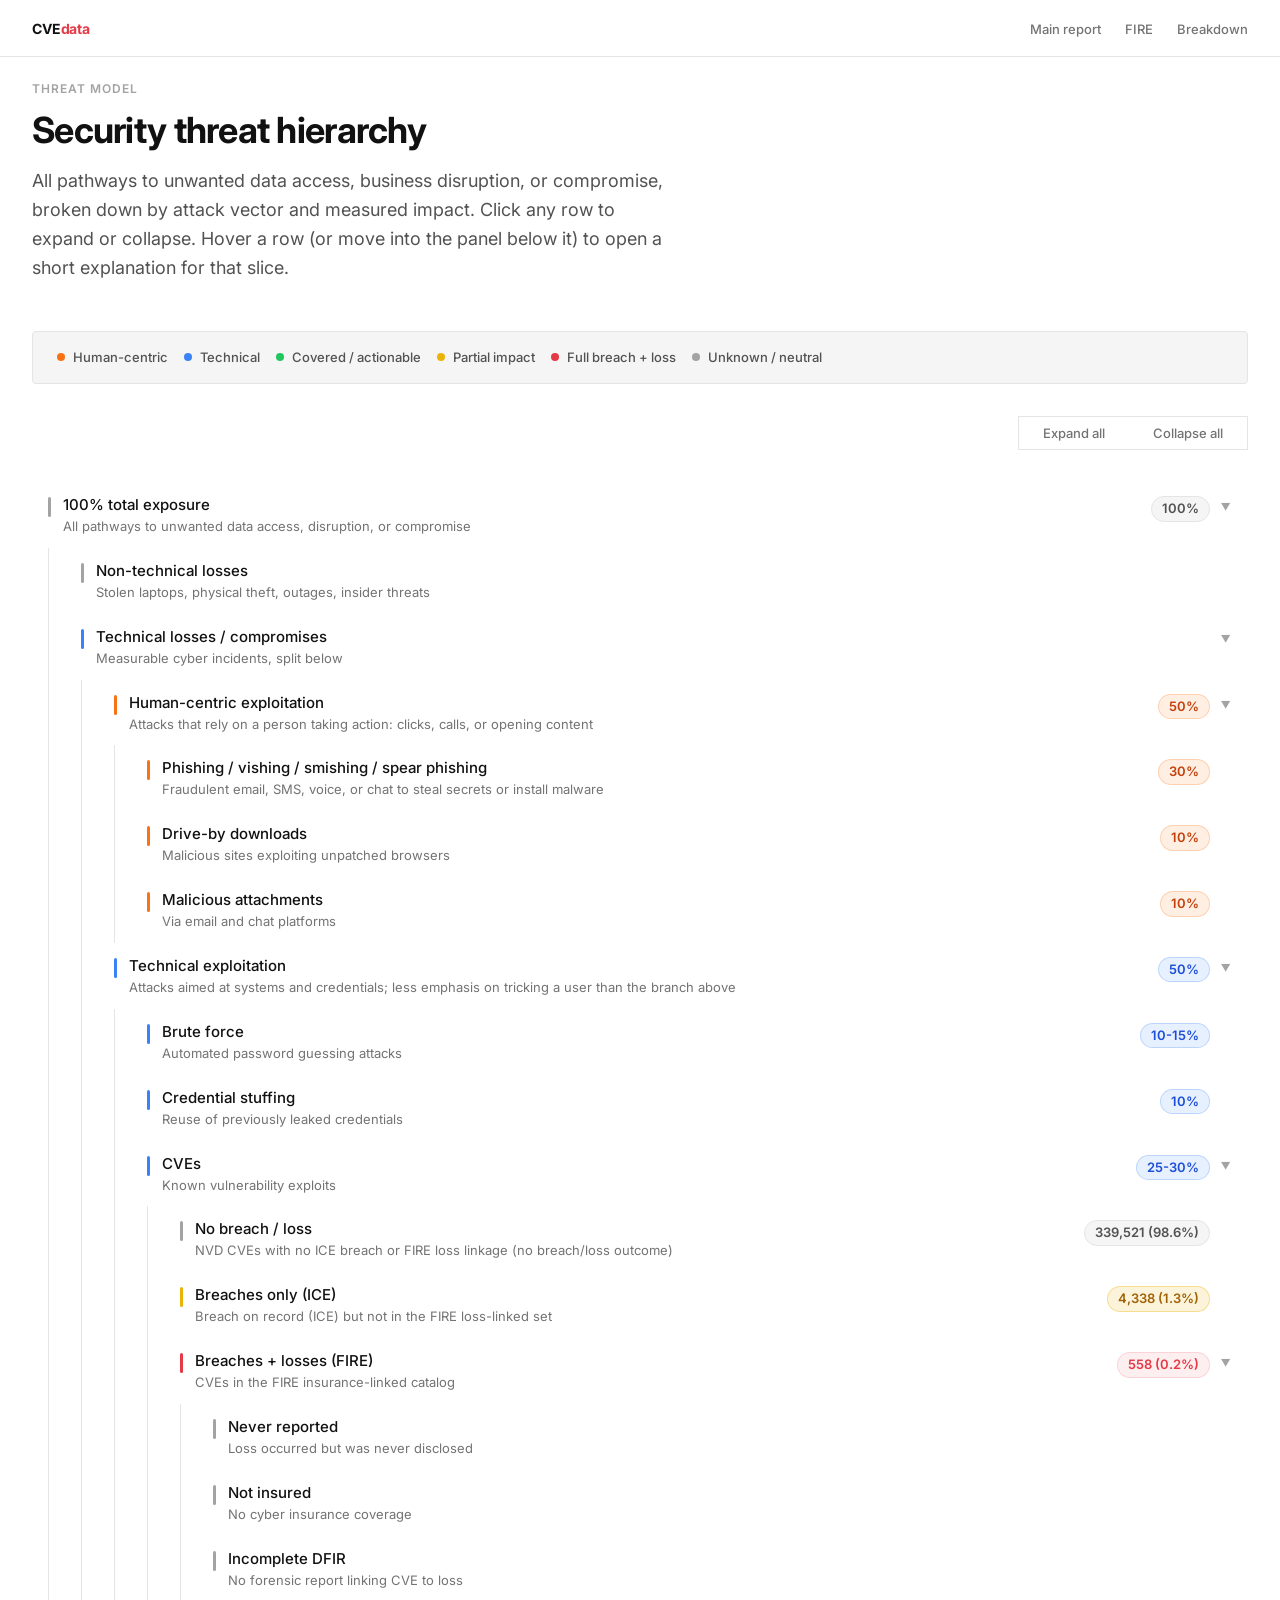
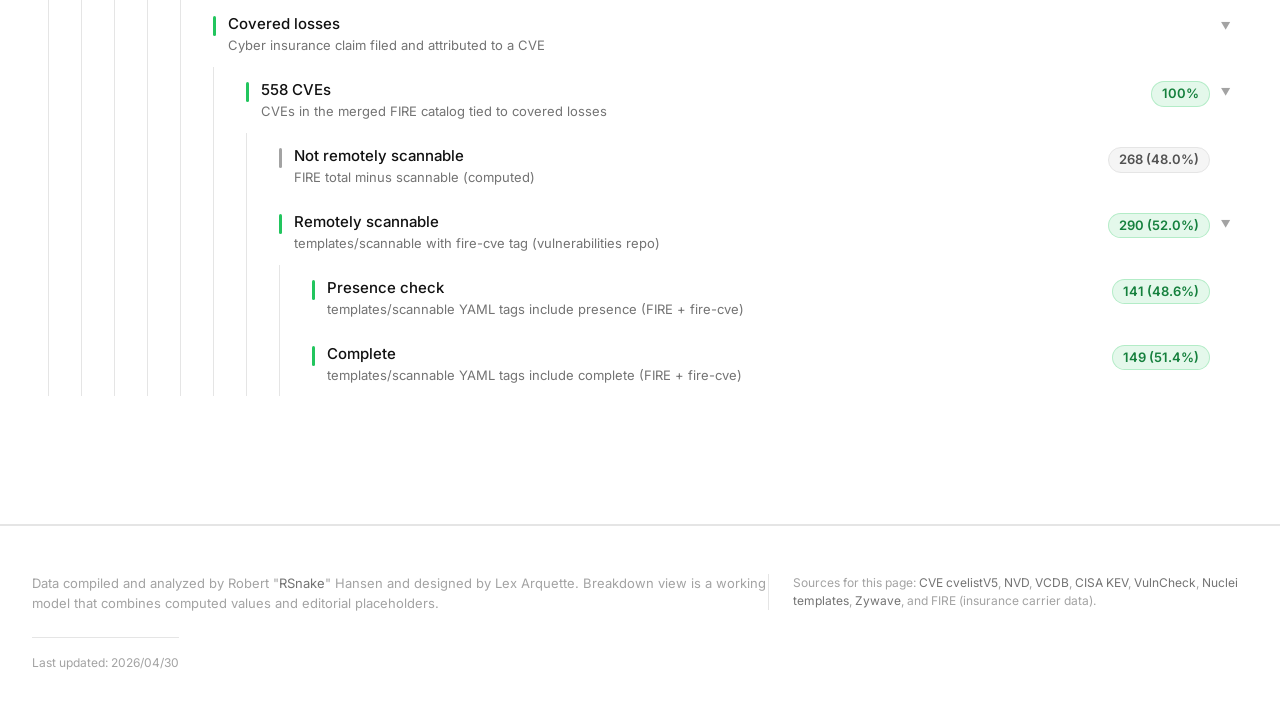
==== breakdown.html @ d78445f3 "Commit for 2026-04-30" ====
<!DOCTYPE html>
<html lang="en">
<head>
  <meta charset="UTF-8">
  <meta name="viewport" content="width=device-width, initial-scale=1.0">
  <title>Security threat hierarchy | CVEdata.com</title>
  <link rel="apple-touch-icon" sizes="180x180" href="apple-touch-icon.png">
  <link rel="icon" type="image/png" sizes="32x32" href="favicon-32x32.png">
  <link rel="icon" type="image/png" sizes="16x16" href="favicon-16x16.png">
  <link rel="manifest" href="site.webmanifest">
  <link rel="stylesheet" href="static/css/main-20260212.css">
  <link rel="preconnect" href="https://fonts.googleapis.com" crossorigin>
  <link rel="preconnect" href="https://fonts.gstatic.com" crossorigin>
  <style>
    .breakdown-page {
      min-height: 100vh;
      background: var(--white);
      padding: calc(var(--grid) * 10) 0 calc(var(--grid) * 16);
    }

    .breakdown-page .section-header {
      margin-bottom: calc(var(--grid) * 6);
    }

    .breakdown-page .section-header h1 {
      font-size: 2.25rem;
      font-weight: 700;
      letter-spacing: -0.02em;
      line-height: 1.15;
      color: var(--black);
      margin-bottom: calc(var(--grid) * 2);
    }

    .breakdown-page .section-header p {
      font-size: 1.125rem;
      line-height: 1.6;
      color: var(--gray-600);
      max-width: 640px;
    }

    .breakdown-legend {
      display: flex;
      flex-wrap: wrap;
      gap: calc(var(--grid) * 2);
      align-items: center;
      margin-bottom: calc(var(--grid) * 4);
      padding: calc(var(--grid) * 2) calc(var(--grid) * 3);
      background: var(--gray-100);
      border: 1px solid var(--gray-200);
      border-radius: 4px;
      font-size: 0.8125rem;
      font-weight: 500;
      color: var(--gray-600);
    }

    .breakdown-legend .li {
      display: flex;
      align-items: center;
      gap: calc(var(--grid) * 1);
    }

    .breakdown-legend .ld {
      width: 8px;
      height: 8px;
      border-radius: 50%;
      flex-shrink: 0;
    }

    .ld-hc { background: var(--orange); }
    .ld-tech { background: #3b82f6; }
    .ld-teal { background: var(--green); }
    .ld-amber { background: var(--yellow); }
    .ld-red { background: var(--accent); }
    .ld-neutral { background: var(--gray-400); }

    .breakdown-controls {
      display: flex;
      justify-content: flex-end;
      margin-bottom: calc(var(--grid) * 4);
    }

    .breakdown-controls .toggle-group {
      margin: 0;
    }

    .breakdown-data-banner {
      font-size: 0.75rem;
      color: var(--gray-500);
      margin-bottom: calc(var(--grid) * 3);
      padding: calc(var(--grid) * 2);
      background: var(--off-white);
      border: 1px dashed var(--gray-300);
      border-radius: 4px;
    }

    .breakdown-page .tnode { margin: 0; }

    .breakdown-page .trow {
      display: flex;
      align-items: flex-start;
      gap: calc(var(--grid) * 1.5);
      padding: calc(var(--grid) * 1.5) calc(var(--grid) * 2);
      border-radius: 4px;
      transition: background 0.15s ease;
    }

    .breakdown-page .trow.clickable { cursor: pointer; }

    .breakdown-page .cbar {
      width: 3px;
      height: 20px;
      border-radius: 2px;
      flex-shrink: 0;
      margin-top: 3px;
      transform-origin: bottom center;
    }

    .breakdown-page .cbar.chart-enter {
      opacity: 0;
      transform: scaleY(0);
      transform-origin: bottom center;
      will-change: transform, opacity;
    }
    .breakdown-page .cbar.chart-enter-active {
      opacity: 1;
      transform: scaleY(1);
      transition: opacity 320ms ease-in-out, transform 320ms cubic-bezier(0.34, 1.56, 0.64, 1);
      transition-delay: var(--enter-delay, 0ms);
    }

    .breakdown-page .tinfo { flex: 1; min-width: 0; }

    .breakdown-page .trow-meta {
      display: flex;
      align-items: flex-start;
      gap: calc(var(--grid) * 1);
      flex-shrink: 0;
    }

    .breakdown-page .tlabel {
      font-size: 0.9375rem;
      font-weight: 500;
      color: var(--black);
      line-height: 1.4;
    }

    .breakdown-page .tnote {
      font-size: 0.8125rem;
      color: var(--gray-500);
      margin-top: 2px;
      line-height: 1.45;
    }

    .breakdown-page .tpct {
      font-size: 0.8125rem;
      font-weight: 600;
      padding: 2px 10px;
      border-radius: 999px;
      white-space: nowrap;
      margin-top: 2px;
    }

    .breakdown-page .tchev {
      font-size: 0.625rem;
      color: var(--gray-400);
      width: 14px;
      text-align: center;
      flex-shrink: 0;
      transition: transform 0.2s ease;
      margin-top: 5px;
    }

    .breakdown-page .tnode.open > .tnode__rowwrap > .trow .tchev {
      transform: rotate(90deg);
    }

    .breakdown-page .tspacer {
      width: 14px;
      flex-shrink: 0;
    }

    .breakdown-page .tchildren {
      padding-left: calc(var(--grid) * 2);
      border-left: 1px solid var(--gray-200);
      margin-left: calc(var(--grid) * 2);
    }

    .breakdown-page .tnode.closed > .tchildren {
      display: none;
    }

    .breakdown-page .cb-gray   { background: var(--gray-400); }
    .breakdown-page .cb-blue   { background: #3b82f6; }
    .breakdown-page .cb-coral  { background: var(--orange); }
    .breakdown-page .cb-teal   { background: var(--green); }
    .breakdown-page .cb-amber  { background: var(--yellow); }
    .breakdown-page .cb-red    { background: var(--accent); }

    .breakdown-page .tb-gray   { background: var(--gray-100); color: var(--gray-600); border: 1px solid var(--gray-200); }
    .breakdown-page .tb-blue   { background: rgba(59, 130, 246, 0.12); color: #1d4ed8; border: 1px solid rgba(59, 130, 246, 0.25); }
    .breakdown-page .tb-coral  { background: rgba(249, 115, 22, 0.12); color: #c2410c; border: 1px solid rgba(249, 115, 22, 0.25); }
    .breakdown-page .tb-teal   { background: rgba(34, 197, 94, 0.12); color: #15803d; border: 1px solid rgba(34, 197, 94, 0.25); }
    .breakdown-page .tb-amber  { background: rgba(234, 179, 8, 0.15); color: #a16207; border: 1px solid rgba(234, 179, 8, 0.35); }
    .breakdown-page .tb-red    { background: var(--accent-light); color: var(--accent); border: 1px solid var(--accent-medium); }

    /* Swiss-style inline drawer: opens beneath each row (hover/focus on row + drawer) */
    .breakdown-page .tnode__rowwrap {
      border-radius: 4px;
    }

    .breakdown-page .tnode__rowwrap:hover,
    .breakdown-page .tnode__rowwrap:focus-within {
      background: var(--gray-100);
    }

    /* Height is driven by JS (inline max-height) so collapsed drawers take no space — CSS grid 0fr was still reserving ~full text height in several browsers. */
    .breakdown-row-drawer {
      max-height: 0;
      overflow: hidden;
      opacity: 0;
      pointer-events: none;
      transition: max-height 320ms cubic-bezier(0.34, 1.56, 0.64, 1), opacity 280ms ease-in-out;
    }

    .breakdown-page .tnode__rowwrap.is-drawer-open .breakdown-row-drawer {
      opacity: 1;
      pointer-events: auto;
    }

    .breakdown-row-drawer__inner {
      overflow: hidden;
      min-height: 0;
      padding: calc(var(--grid) * 1.5) calc(var(--grid) * 2);
      padding-left: calc(var(--grid) * 2 + 3px + var(--grid) * 1.5);
      border-top: 1px solid var(--gray-200);
      border-left: 3px solid var(--black);
      background: var(--white);
    }

    .breakdown-page .tnode__rowwrap.is-drawer-open .breakdown-row-drawer__inner {
      box-shadow: inset 0 1px 0 rgba(0, 0, 0, 0.04);
    }

    .breakdown-row-drawer__body {
      margin: 0;
      max-width: none;
      font-size: 0.9375rem;
      line-height: 1.65;
      color: var(--gray-600);
      white-space: pre-wrap;
    }

    .breakdown-page .trow {
      outline: none;
    }

    .breakdown-page .trow:focus-visible {
      outline: 2px solid var(--black);
      outline-offset: 2px;
    }

    @media (prefers-reduced-motion: reduce) {
      .breakdown-row-drawer {
        transition: opacity 0.12s ease;
      }
      .breakdown-page .cbar.chart-enter {
        opacity: 1;
        transform: scaleY(1);
        will-change: auto;
      }
    }
  </style>
</head>
<body>
  <nav>
    <div class="container">
      <div class="nav-brand"><a href="index.html">CVE<span>data</span></a></div>
      <ul class="nav-links">
        <li><a href="index.html">Main report</a></li>
        <li><a href="fire.html">FIRE</a></li>
        <li><a href="breakdown.html" aria-current="page">Breakdown</a></li>
      </ul>
    </div>
  </nav>

  <div class="breakdown-page">
    <div class="container">
      <header class="section-header">
        <span class="label">Threat model</span>
        <h1>Security threat hierarchy</h1>
        <p>All pathways to unwanted data access, business disruption, or compromise, broken down by attack vector and measured impact. Click any row to expand or collapse. Hover a row (or move into the panel below it) to open a short explanation for that slice.</p>
      </header>

      <p id="breakdownBanner" class="breakdown-data-banner" hidden></p>

      <div class="breakdown-legend" aria-label="Legend">
        <span class="li"><span class="ld ld-hc"></span> Human-centric</span>
        <span class="li"><span class="ld ld-tech"></span> Technical</span>
        <span class="li"><span class="ld ld-teal"></span> Covered / actionable</span>
        <span class="li"><span class="ld ld-amber"></span> Partial impact</span>
        <span class="li"><span class="ld ld-red"></span> Full breach + loss</span>
        <span class="li"><span class="ld ld-neutral"></span> Unknown / neutral</span>
      </div>

      <div class="breakdown-controls">
        <div class="toggle-group" role="group" aria-label="Expand or collapse tree">
          <button type="button" class="toggle-btn" onclick="setAll(true)">Expand all</button>
          <button type="button" class="toggle-btn" onclick="setAll(false)">Collapse all</button>
        </div>
      </div>

      <div id="tt"></div>
    </div>
  </div>

  <hr class="divider">

  <footer>
    <div class="container">
      <div class="footer-left">
        Data compiled and analyzed by Robert "<a href="https://rsnake.com/" target="_blank">RSnake</a>" Hansen and designed by Lex Arquette.
        Breakdown view is a working model that combines computed values and editorial placeholders.
      </div>
      <div class="footer-sources">
        Sources for this page:
        <a href="https://github.com/CVEProject/cvelistV5" target="_blank">CVE cvelistV5</a>,
        <a href="https://nvd.nist.gov/" target="_blank">NVD</a>,
        <a href="https://github.com/vz-risk/VCDB" target="_blank">VCDB</a>,
        <a href="https://www.cisa.gov/known-exploited-vulnerabilities-catalog" target="_blank">CISA KEV</a>,
        <a href="https://vulncheck.io/" target="_blank">VulnCheck</a>,
        <a href="https://github.com/projectdiscovery/nuclei-templates" target="_blank">Nuclei templates</a>,
        <a href="https://www.zywave.com/" target="_blank">Zywave</a>,
        and FIRE (insurance carrier data).
      </div>
    </div>
    <div class="container">
      <div class="footer-updated" id="footerLastUpdated" style="display:none">Last updated: <span id="lastUpdated"></span></div>
    </div>
  </footer>

  <script src="static/js/fire-data.js"></script>
  <script src="static/js/breakdown-data.js"></script>
  <script>
    function escapeHtml(s) {
      return String(s ?? '')
        .replace(/&/g, '&amp;')
        .replace(/</g, '&lt;')
        .replace(/>/g, '&gt;')
        .replace(/"/g, '&quot;');
    }

    /** Same catalog total fire.html uses when pipeline has written fire-data.js */
    function getFireTotalFromFireOverrides() {
      var F = window.__FIRE_OVERRIDES || {};
      var y = F.fireVulnsByYear;
      if (y && y.available && typeof y.total === 'number') return y.total;
      var k = F.fireKevOverlap;
      if (k && k.available && typeof k.fireTotal === 'number') return k.fireTotal;
      return 0;
    }

    function getFireLastUpdatedFromOverrides() {
      var F = window.__FIRE_OVERRIDES || {};
      return F.lastUpdated || '';
    }

    /** Three outcome buckets (no breach/loss, ICE, FIRE) from fire-data when present. */
    function computeCveUniverseSplit() {
      var outcomeFlow = (window.__FIRE_OVERRIDES && window.__FIRE_OVERRIDES.fireSankey) || null;
      if (!outcomeFlow || !outcomeFlow.available || !outcomeFlow.link || !outcomeFlow.node || !outcomeFlow.node.label) return null;
      var tgt = outcomeFlow.link.target;
      var val = outcomeFlow.link.value;
      if (!tgt || !val || tgt.length !== val.length) return null;
      var nLabels = outcomeFlow.node.label.length;
      var nCat = 3;
      var nLeft = nLabels - nCat;
      if (nLeft < 0) return null;
      var iNo = nLeft;
      var iIce = nLeft + 1;
      var iFire = nLeft + 2;
      var noBreach = 0;
      var ice = 0;
      var fire = 0;
      for (var i = 0; i < tgt.length; i++) {
        var t = tgt[i];
        var v = val[i];
        if (t === iNo) noBreach += v;
        else if (t === iIce) ice += v;
        else if (t === iFire) fire += v;
      }
      var total = noBreach + ice + fire;
      if (total <= 0) return null;
      function fmt(n) {
        return n.toLocaleString() + ' (' + ((100 * n) / total).toFixed(1) + '%)';
      }
      return {
        noKnownBreach: fmt(noBreach),
        breachesOnly: fmt(ice),
        breachesLosses: fmt(fire),
      };
    }

    var EDITORIAL_CVE_UNIVERSE = { noKnownBreach: '97.8-98.6%', breachesOnly: '1.2-2.1%', breachesLosses: '0.2%' };

    function buildTree(m) {
      var cveSplit = computeCveUniverseSplit();
      var U = cveSplit
        ? { noKnownBreach: cveSplit.noKnownBreach, breachesOnly: cveSplit.breachesOnly, breachesLosses: cveSplit.breachesLosses }
        : ((m && m.cveUniverseSplit) || EDITORIAL_CVE_UNIVERSE);
      var cvesPctStr = '25-30%';
      var ftFromBreakdown = (m && typeof m.fireTotal === 'number' && m.fireTotal > 0) ? m.fireTotal : 0;
      var ftFromFire = getFireTotalFromFireOverrides();
      var ft = ftFromBreakdown || ftFromFire || 0;
      var hasScanSplit =
        m &&
        Object.prototype.hasOwnProperty.call(m, 'scannableFire') &&
        Object.prototype.hasOwnProperty.call(m, 'notScannableFire') &&
        typeof m.scannableFire === 'number' &&
        typeof m.notScannableFire === 'number';
      var sc = hasScanSplit ? m.scannableFire : null;
      var ns = hasScanSplit ? m.notScannableFire : null;
      var pctSc = ft > 0 && sc != null ? ((sc / ft) * 100).toFixed(1) : '';
      var pctNs = ft > 0 && ns != null ? ((ns / ft) * 100).toFixed(1) : '';
      var scanPctStr = hasScanSplit && sc != null && ns != null
        ? (sc.toLocaleString() + ' (' + pctSc + '%)')
        : '-';
      var noscanPctStr = hasScanSplit && sc != null && ns != null
        ? (ns.toLocaleString() + ' (' + pctNs + '%)')
        : '-';
      var hasTagSplit =
        hasScanSplit &&
        m &&
        Object.prototype.hasOwnProperty.call(m, 'scannableFirePresence') &&
        Object.prototype.hasOwnProperty.call(m, 'scannableFireComplete') &&
        typeof m.scannableFirePresence === 'number' &&
        typeof m.scannableFireComplete === 'number';
      var pres = hasTagSplit ? m.scannableFirePresence : null;
      var comp = hasTagSplit ? m.scannableFireComplete : null;
      var pctPres = hasTagSplit && sc != null && sc > 0 && pres != null ? ((100 * pres) / sc).toFixed(1) : '';
      var pctComp = hasTagSplit && sc != null && sc > 0 && comp != null ? ((100 * comp) / sc).toFixed(1) : '';
      var presPctStr = hasTagSplit && pres != null && sc != null && sc > 0
        ? (pres.toLocaleString() + ' (' + pctPres + '%)')
        : '-';
      var compPctStr = hasTagSplit && comp != null && sc != null && sc > 0
        ? (comp.toLocaleString() + ' (' + pctComp + '%)')
        : '-';
      var scanChildren = [];
      if (hasTagSplit && pres != null && comp != null) {
        scanChildren.push({
          id: 'scanpres',
          label: 'Presence check',
          note: 'templates/scannable YAML tags include presence (FIRE + fire-cve)',
          pct: presPctStr,
          color: 'teal',
          children: [],
        });
        scanChildren.push({
          id: 'scancomp',
          label: 'Complete',
          note: 'templates/scannable YAML tags include complete (FIRE + fire-cve)',
          pct: compPctStr,
          color: 'teal',
          children: [],
        });
      }
      var fireLabel = ft > 0 ? (ft.toLocaleString() + ' CVEs') : 'FIRE CVEs';

      return {
        id: 'root',
        label: '100% total exposure',
        note: 'All pathways to unwanted data access, disruption, or compromise',
        pct: '100%',
        color: 'gray',
        open: true,
        children: [
          { id: 'nontch', label: 'Non-technical losses', note: 'Stolen laptops, physical theft, outages, insider threats', pct: '?%', color: 'gray', children: [] },
          {
            id: 'tech',
            label: 'Technical losses / compromises',
            note: 'Measurable cyber incidents, split below',
            pct: '?%',
            color: 'blue',
            open: true,
            children: [
              {
                id: 'human',
                label: 'Human-centric exploitation',
                note: 'Attacks that rely on a person taking action: clicks, calls, or opening content',
                pct: '50%',
                color: 'coral',
                open: true,
                children: [
                  {
                    id: 'phish',
                    label: 'Phishing / vishing / smishing / spear phishing',
                    note: 'Fraudulent email, SMS, voice, or chat to steal secrets or install malware',
                    pct: '30%',
                    color: 'coral',
                    children: [],
                  },
                  { id: 'drby', label: 'Drive-by downloads', note: 'Malicious sites exploiting unpatched browsers', pct: '10%', color: 'coral', children: [] },
                  { id: 'malat', label: 'Malicious attachments', note: 'Via email and chat platforms', pct: '10%', color: 'coral', children: [] }
                ]
              },
              {
                id: 'techex',
                label: 'Technical exploitation',
                note: 'Attacks aimed at systems and credentials; less emphasis on tricking a user than the branch above',
                pct: '50%',
                color: 'blue',
                open: true,
                children: [
                  { id: 'brute', label: 'Brute force', note: 'Automated password guessing attacks', pct: '10-15%', color: 'blue', children: [] },
                  { id: 'cred', label: 'Credential stuffing', note: 'Reuse of previously leaked credentials', pct: '10%', color: 'blue', children: [] },
                  {
                    id: 'cves',
                    label: 'CVEs',
                    note: 'Known vulnerability exploits',
                    pct: cvesPctStr,
                    color: 'blue',
                    open: true,
                    children: [
                      { id: 'unused', label: 'No breach / loss', note: 'NVD CVEs with no ICE breach or FIRE loss linkage (no breach/loss outcome)', pct: U.noKnownBreach, color: 'gray', children: [] },
                      { id: 'bonly', label: 'Breaches only (ICE)', note: 'Breach on record (ICE) but not in the FIRE loss-linked set', pct: U.breachesOnly, color: 'amber', children: [] },
                      {
                        id: 'bloss',
                        label: 'Breaches + losses (FIRE)',
                        note: 'CVEs in the FIRE insurance-linked catalog',
                        pct: U.breachesLosses,
                        color: 'red',
                        open: true,
                        children: [
                          { id: 'norep', label: 'Never reported', note: 'Loss occurred but was never disclosed', pct: '?%', color: 'gray', children: [] },
                          { id: 'noins', label: 'Not insured', note: 'No cyber insurance coverage', pct: '?%', color: 'gray', children: [] },
                          { id: 'nodfir', label: 'Incomplete DFIR', note: 'No forensic report linking CVE to loss', pct: '?%', color: 'gray', children: [] },
                          {
                            id: 'cov',
                            label: 'Covered losses',
                            note: 'Cyber insurance claim filed and attributed to a CVE',
                            pct: '?%',
                            color: 'teal',
                            open: true,
                            children: [
                              {
                                id: 'c558',
                                label: fireLabel,
                                note: 'CVEs in the merged FIRE catalog tied to covered losses',
                                pct: '100%',
                                color: 'teal',
                                open: true,
                                children: [
                                  {
                                    id: 'noscan',
                                    label: 'Not remotely scannable',
                                    note: 'FIRE total minus scannable (computed)',
                                    pct: noscanPctStr,
                                    color: 'gray',
                                    children: [],
                                  },
                                  {
                                    id: 'scan',
                                    label: 'Remotely scannable',
                                    note: 'templates/scannable with fire-cve tag (vulnerabilities repo)',
                                    pct: scanPctStr,
                                    color: 'teal',
                                    open: true,
                                    children: scanChildren,
                                  },
                                ]
                              }
                            ]
                          }
                        ]
                      }
                    ]
                  }
                ]
              }
            ]
          }
        ]
      };
    }

    function getDrawerBodyForNode(id) {
      var d = window.__BREAKDOWN_DATA || {};
      var raw = (d.modals && d.modals[id]) || {};
      if ('body' in raw) return raw.body;
      return 'No explanation has been added for this node yet.';
    }

    function render(n) {
      var hc = n.children && n.children.length > 0;
      var isOpen = n.open !== false;
      var drawerBody = escapeHtml(getDrawerBodyForNode(n.id));
      var drawer =
        '<div class="breakdown-row-drawer" aria-hidden="true">' +
          '<div class="breakdown-row-drawer__inner">' +
            '<div class="breakdown-row-drawer__body">' + drawerBody + '</div>' +
          '</div>' +
        '</div>';
      return (
        '<div class="tnode ' + (hc ? (isOpen ? 'open' : 'closed') : '') + '" id="n-' + n.id + '">' +
          '<div class="tnode__rowwrap">' +
            '<div class="trow ' + (hc ? 'clickable' : '') + '" tabindex="0" ' + (hc ? 'onclick="tog(\'' + n.id + '\')"' : '') + '>' +
              '<div class="cbar cb-' + n.color + '"></div>' +
              '<div class="tinfo">' +
                '<div class="tlabel">' + n.label + '</div>' +
                (n.note ? '<div class="tnote">' + n.note + '</div>' : '') +
              '</div>' +
              '<div class="trow-meta">' +
                (n.pct && n.pct !== '?%' ? '<span class="tpct tb-' + n.color + '">' + n.pct + '</span>' : '') +
                (hc ? '<span class="tchev">&#9658;</span>' : '<span class="tspacer"></span>') +
              '</div>' +
            '</div>' +
            drawer +
          '</div>' +
          (hc ? '<div class="tchildren">' + n.children.map(function(c) { return render(c); }).join('') + '</div>' : '') +
        '</div>'
      );
    }

    function tog(id) {
      var el = document.getElementById('n-' + id);
      el.classList.toggle('open');
      el.classList.toggle('closed');
    }

    function setAll(open) {
      document.querySelectorAll('.tnode').forEach(function(el) {
        if (el.querySelector('.tchildren')) {
          el.classList.toggle('open', open);
          el.classList.toggle('closed', !open);
        }
      });
    }

    var DATA = window.__BREAKDOWN_DATA || {};
    var lastUp = (DATA && DATA.lastUpdated) || getFireLastUpdatedFromOverrides();
    if (lastUp) {
      var footerWrap = document.getElementById('footerLastUpdated');
      var footerDate = document.getElementById('lastUpdated');
      if (footerWrap && footerDate) {
        footerDate.textContent = lastUp;
        footerWrap.style.display = '';
      }
    }
    var banner = document.getElementById('breakdownBanner');
    var fireTotalFallback = getFireTotalFromFireOverrides();
    var hasAnyFireMetrics = (DATA && DATA.available) || fireTotalFallback > 0;
    if (!hasAnyFireMetrics) {
      banner.hidden = false;
      banner.textContent = 'FIRE catalog totals are not loaded. Run the v3 pipeline (process fire + render) so static/js/fire-data.js and breakdown-data.js are generated, or open this page from a built site that includes those files.';
    } else {
      banner.hidden = true;
    }

    var treeRoot = buildTree(DATA);
    document.getElementById('tt').innerHTML = render(treeRoot);

    (function initHierarchyBarEntrance() {
      var STAGGER = 40;
      var reduceMotion = window.matchMedia && window.matchMedia('(prefers-reduced-motion: reduce)').matches;
      var rows = document.querySelectorAll('.trow');
      rows.forEach(function(row, i) {
        var bar = row.querySelector('.cbar');
        if (!bar) return;
        bar.classList.add('chart-enter');
        bar.style.setProperty('--enter-delay', Math.min(i * STAGGER, 2000) + 'ms');
        if (reduceMotion) {
          row.setAttribute('data-animated', '');
          bar.setAttribute('data-animated', '');
          bar.classList.remove('chart-enter');
          bar.classList.add('chart-enter-active');
        }
      });
      if (reduceMotion) return;
      var obs = new IntersectionObserver(function(entries) {
        entries.forEach(function(entry) {
          if (!entry.isIntersecting) return;
          var row = entry.target;
          if (row.getAttribute('data-animated')) return;
          row.setAttribute('data-animated', '');
          var bar = row.querySelector('.cbar');
          if (bar) {
            bar.setAttribute('data-animated', '');
            bar.classList.remove('chart-enter');
            bar.classList.add('chart-enter-active');
            bar.style.willChange = 'transform, opacity';
            var cleared = false;
            var onEnd = function(ev) {
              if (ev.target !== bar || (ev.propertyName !== 'opacity' && ev.propertyName !== 'transform')) return;
              if (cleared) return;
              cleared = true;
              bar.removeEventListener('transitionend', onEnd);
              bar.style.willChange = '';
            };
            bar.addEventListener('transitionend', onEnd);
          }
          obs.unobserve(row);
        });
      }, { threshold: 0.15 });
      rows.forEach(function(row) {
        if (row.querySelector('.cbar')) obs.observe(row);
      });
    })();

    (function initInlineDrawer() {
      function syncExpanded(wrap, open) {
        var dr = wrap.querySelector('.breakdown-row-drawer');
        var inner = wrap.querySelector('.breakdown-row-drawer__inner');
        if (!dr || !inner) return;
        if (open) {
          wrap.classList.add('is-drawer-open');
          dr.setAttribute('aria-hidden', 'false');
          dr.style.maxHeight = Math.ceil(inner.scrollHeight) + 4 + 'px';
        } else {
          wrap.classList.remove('is-drawer-open');
          dr.setAttribute('aria-hidden', 'true');
          dr.style.maxHeight = '0px';
        }
      }

      document.querySelectorAll('.tnode__rowwrap').forEach(function(wrap) {
        var dr = wrap.querySelector('.breakdown-row-drawer');
        if (!dr) return;
        dr.style.maxHeight = '0px';

        wrap.addEventListener('mouseenter', function() { syncExpanded(wrap, true); });
        wrap.addEventListener('mouseleave', function(e) {
          if (!wrap.contains(e.relatedTarget)) syncExpanded(wrap, false);
        });
        wrap.addEventListener('focusin', function() { syncExpanded(wrap, true); });
        wrap.addEventListener('focusout', function(e) {
          if (!wrap.contains(e.relatedTarget)) syncExpanded(wrap, false);
        });
      });

      window.addEventListener('resize', function() {
        document.querySelectorAll('.tnode__rowwrap.is-drawer-open').forEach(function(wrap) {
          var dr = wrap.querySelector('.breakdown-row-drawer');
          var inner = wrap.querySelector('.breakdown-row-drawer__inner');
          if (dr && inner) dr.style.maxHeight = Math.ceil(inner.scrollHeight) + 4 + 'px';
        });
      });
    })();
  </script>
</body>
</html>
---- static/css/main-20260212.css ----
/* CVEdata.com v3 - Main Stylesheet - 2026-02-12 */

@import url('https://fonts.googleapis.com/css2?family=Inter:wght@300;400;500;600;700;800;900&display=swap');

*, *::before, *::after { margin: 0; padding: 0; box-sizing: border-box; }

:root {
  --black: #111111;
  --white: #FFFFFF;
  --off-white: #F7F7F7;
  --accent: #E63946;
  --accent-light: rgba(230, 57, 70, 0.08);
  --accent-medium: rgba(230, 57, 70, 0.15);
  --gray-100: #F5F5F5;
  --gray-200: #E5E5E5;
  --gray-300: #D4D4D4;
  --gray-400: #A3A3A3;
  --gray-500: #737373;
  --gray-600: #525252;
  --gray-700: #404040;
  --orange: #F97316;
  --yellow: #EAB308;
  --green: #22C55E;
  --font: 'Inter', -apple-system, 'Helvetica Neue', Arial, sans-serif;
  --grid: 8px;
  --max-width: 1320px;
  --section-padding: calc(var(--grid) * 12);
}

html { font-size: 16px; scroll-behavior: smooth; -webkit-font-smoothing: antialiased; -moz-osx-font-smoothing: grayscale; overflow-x: hidden; }
body { font-family: var(--font); color: var(--black); background: var(--white); line-height: 1.5; overflow-x: hidden; }

.container { max-width: var(--max-width); margin: 0 auto; padding: 0 calc(var(--grid) * 4); width: 100%; }
section { padding: var(--section-padding) 0; }

h1, h2, h3, h4, h5, h6 { text-align: left; font-weight: 700; letter-spacing: -0.02em; line-height: 1.15; }
h1 { font-size: 3.5rem; }
h2 { font-size: 2.25rem; margin-bottom: calc(var(--grid) * 3); }
h3 { font-size: 1.375rem; font-weight: 600; margin-bottom: calc(var(--grid) * 2); }
p { text-align: left; font-size: 1.125rem; line-height: 1.6; color: var(--gray-600); max-width: 640px; }
.label { font-size: 0.75rem; font-weight: 600; letter-spacing: 0.08em; text-transform: uppercase; color: var(--gray-400); }

/* NAV */
nav { position: fixed; top: 0; left: 0; right: 0; z-index: 100; background: rgba(255,255,255,0.92); backdrop-filter: blur(12px); -webkit-backdrop-filter: blur(12px); border-bottom: 1px solid var(--gray-200); }
nav .container { display: flex; align-items: center; justify-content: space-between; height: calc(var(--grid) * 7); }
.nav-brand { font-weight: 700; font-size: 0.875rem; letter-spacing: -0.01em; }
.nav-brand a { text-decoration: none; color: inherit; }
.nav-brand span { color: var(--accent); }
.nav-links { display: flex; gap: calc(var(--grid) * 3); list-style: none; }
.nav-links a { font-size: 0.8125rem; font-weight: 500; color: var(--gray-500); text-decoration: none; transition: color 0.2s; }
.nav-links a:hover { color: var(--black); }

/* HERO */
.hero { padding-top: calc(var(--grid) * 20); padding-bottom: var(--section-padding); min-height: 85vh; display: flex; align-items: center; }
.hero-content { display: grid; grid-template-columns: 1fr 1fr; gap: calc(var(--grid) * 8); align-items: center; }
.hero h1 { margin-bottom: calc(var(--grid) * 3); }
.hero h1 span { color: var(--accent); }
.hero p { font-size: 1.25rem; margin-bottom: calc(var(--grid) * 4); }
.hero-stats { display: grid; grid-template-columns: 1fr 1fr; gap: calc(var(--grid) * 3); }
.hero-stat { padding: calc(var(--grid) * 3); border: 1px solid var(--gray-200); transition: border-color 0.25s ease, background 0.25s ease; cursor: default; }
.hero-stat:hover { border-color: var(--accent); background: var(--accent-light); }
.hero-stat .number { font-size: 2.5rem; font-weight: 800; letter-spacing: -0.03em; line-height: 1.1; margin-bottom: calc(var(--grid) * 0.5); font-variant-numeric: tabular-nums; }
.hero-stat .number.accent { color: var(--accent); }
.hero-stat .desc { font-size: 0.8125rem; color: var(--gray-500); line-height: 1.4; }
.scroll-hint { margin-top: calc(var(--grid) * 6); display: flex; align-items: center; gap: calc(var(--grid) * 1.5); font-size: 0.8125rem; color: var(--gray-400); }
.scroll-hint .arrow { width: 24px; height: 24px; border: 1px solid var(--gray-300); border-radius: 50%; display: flex; align-items: center; justify-content: center; animation: bounce 2s ease infinite; }
@keyframes bounce { 0%, 100% { transform: translateY(0); } 50% { transform: translateY(4px); } }

/* DIVIDER */
.divider { border: none; border-top: 1px solid var(--gray-200); margin: 0; }

/* SECTION HEADERS */
.section-header { margin-bottom: calc(var(--grid) * 6); }
.section-header .label { margin-bottom: calc(var(--grid) * 1.5); display: block; }
.section-label-row { display: flex; align-items: center; gap: calc(var(--grid) * 1.5); margin-bottom: calc(var(--grid) * 1.5); }
.section-label-row .label { margin-bottom: 0; display: inline; }
.section-header p { margin-top: calc(var(--grid) * 2); }

/* COPY LINK BUTTON - Swiss Design: minimal, geometric */
.copy-link-btn { display: inline-flex; align-items: center; justify-content: center; width: 28px; height: 28px; padding: 0; border: 1px solid var(--gray-300); background: var(--white); color: var(--gray-500); cursor: pointer; transition: all 0.2s ease; border-radius: 4px; }
.copy-link-btn:hover { border-color: var(--gray-500); color: var(--black); background: var(--gray-100); }
.copy-link-btn:active { transform: scale(0.96); }
.copy-link-btn svg { flex-shrink: 0; }

/* TOAST - Link copied feedback */
.copy-toast { position: fixed; bottom: calc(var(--grid) * 4); left: 50%; transform: translateX(-50%) translateY(100px); padding: calc(var(--grid) * 2) calc(var(--grid) * 4); background: var(--black); color: var(--white); font-size: 0.8125rem; font-weight: 500; letter-spacing: 0.02em; border-radius: 4px; opacity: 0; transition: transform 0.3s ease, opacity 0.3s ease; z-index: 1000; box-shadow: 0 4px 12px rgba(0,0,0,0.15); }
.copy-toast.visible { transform: translateX(-50%) translateY(0); opacity: 1; }

/* CHART CONTAINER */
.chart-container { position: relative; width: 100%; height: 400px; margin: calc(var(--grid) * 4) 0; max-width: 100%; }
.data-unavailable { padding: calc(var(--grid) * 6); text-align: center; color: var(--gray-500); font-size: 0.9375rem; background: var(--gray-100); border: 1px dashed var(--gray-300); border-radius: 4px; }

/* INSIGHT CARDS */
.insight-cards { display: grid; grid-template-columns: repeat(3, 1fr); gap: calc(var(--grid) * 3); margin-top: calc(var(--grid) * 5); }
.insight-card { padding: calc(var(--grid) * 3); border-left: 3px solid var(--gray-200); transition: border-color 0.25s ease; }
.insight-card:hover { border-left-color: var(--accent); }
.insight-card .number { font-size: 1.75rem; font-weight: 800; letter-spacing: -0.02em; margin-bottom: calc(var(--grid) * 0.5); }
.insight-card .desc { font-size: 0.875rem; color: var(--gray-500); line-height: 1.5; }

/* SEVERITY */
.severity-grid { display: grid; grid-template-columns: repeat(4, 1fr); gap: calc(var(--grid) * 3); margin: calc(var(--grid) * 5) 0; }
.severity-card { padding: calc(var(--grid) * 4) calc(var(--grid) * 3); border: 1px solid var(--gray-200); cursor: pointer; transition: all 0.3s ease; position: relative; overflow: hidden; }
.severity-card::before { content: ''; position: absolute; top: 0; left: 0; right: 0; height: 3px; transition: height 0.3s ease, filter 0.2s ease; }
.severity-card.critical::before { background: var(--accent); }
.severity-card.high::before { background: var(--orange); }
.severity-card.medium::before { background: var(--yellow); }
.severity-card.low::before { background: var(--green); }
.severity-card:hover::before { height: 5px; filter: brightness(1.15); }
.severity-card.active { border-color: var(--black); background: var(--gray-100); }
.severity-card .severity-name { font-size: 0.75rem; font-weight: 600; letter-spacing: 0.06em; text-transform: uppercase; color: var(--gray-400); margin-bottom: var(--grid); }
.severity-card .severity-count { font-size: 2rem; font-weight: 800; letter-spacing: -0.02em; margin-bottom: calc(var(--grid) * 0.5); }
.severity-card .severity-pct { font-size: 0.875rem; color: var(--gray-500); }
.severity-detail { padding: calc(var(--grid) * 4); background: var(--gray-100); margin-bottom: calc(var(--grid) * 4); display: none; }
.severity-detail.visible { display: block; }
.severity-detail h3 { margin-bottom: var(--grid); }
.severity-detail p { font-size: 1rem; max-width: 100%; }
.severity-bar-container { margin: calc(var(--grid) * 4) 0; height: calc(var(--grid) * 6); display: flex; border-radius: 2px; overflow: hidden; gap: 2px; }
.severity-bar-segment { height: 100%; transition: flex 0.6s ease, filter 0.2s ease; cursor: pointer; position: relative; }
.severity-bar-segment.critical { background: var(--accent); }
.severity-bar-segment.high { background: var(--orange); }
.severity-bar-segment.medium { background: var(--yellow); }
.severity-bar-segment.low { background: var(--green); }
.severity-bar-segment:hover { filter: brightness(1.15); }
.severity-bar-segment .bar-tooltip { position: absolute; bottom: calc(100% + 8px); left: 50%; transform: translateX(-50%); background: var(--black); color: var(--white); font-size: 0.75rem; font-weight: 500; padding: 4px 10px; border-radius: 2px; white-space: nowrap; opacity: 0; pointer-events: none; transition: opacity 0.2s; }
.severity-bar-segment:hover .bar-tooltip { opacity: 1; }

/* TOGGLE GROUP */
.toggle-group { display: inline-flex; border: 1px solid var(--gray-200); margin: calc(var(--grid) * 3) 0; }
.toggle-btn { padding: calc(var(--grid) * 1) calc(var(--grid) * 3); font-family: var(--font); font-size: 0.8125rem; font-weight: 500; border: none; background: var(--white); color: var(--gray-500); cursor: pointer; transition: all 0.2s; }
.toggle-btn.active { background: var(--black); color: var(--white); }
.toggle-btn:hover:not(.active) { background: var(--gray-100); }
.tab-panel { display: none; }
.tab-panel.active { display: block; }
.dark-section .toggle-group { border-color: var(--gray-600); }
.dark-section .toggle-btn { background: var(--gray-700); color: var(--gray-400); }
.dark-section .toggle-btn.active { background: var(--white); color: var(--black); }
.dark-section .toggle-btn:hover:not(.active) { background: var(--gray-600); color: var(--white); }

/* PROGRESS BAR ROW */
.progress-bar-row { display: flex; align-items: center; gap: calc(var(--grid) * 2); margin-bottom: calc(var(--grid) * 2); }
.progress-bar-row .pb-label { width: 48px; font-size: 0.8125rem; font-weight: 600; color: var(--gray-600); flex-shrink: 0; }
.progress-bar-track { flex: 1; height: 28px; background: var(--gray-100); position: relative; overflow: hidden; }
.progress-bar-fill { height: 100%; background: var(--accent); width: 0; transition: width 1.2s cubic-bezier(0.25, 0.46, 0.45, 0.94); }
.progress-bar-fill span { font-size: 0.75rem; font-weight: 600; white-space: nowrap; }
.progress-bar-fill.wide-bar { display: flex; align-items: center; justify-content: flex-end; padding-right: 8px; }
.progress-bar-fill.wide-bar span { color: var(--white); }
.progress-bar-fill.narrow-bar { position: relative; overflow: visible; }
.progress-bar-fill.narrow-bar span { color: var(--gray-600); position: absolute; right: 0; top: 50%; transform: translate(calc(100% + 8px), -50%); }
.progress-bar-row .pb-value { width: 72px; font-size: 0.8125rem; color: var(--gray-500); text-align: right; flex-shrink: 0; }

/* DARK SECTION */
.dark-section { background: var(--black); color: var(--white); padding: var(--section-padding) 0; }
.dark-section .label { color: var(--gray-400); }
.dark-section p { color: var(--gray-400); }
.dark-section h2 { color: var(--white); }
.dark-section .insight-card { border-left-color: var(--gray-700); }
.dark-section .insight-card:hover { border-left-color: var(--accent); }
.dark-section .insight-card .number { color: var(--white); }
.dark-section .insight-card .desc { color: var(--gray-400); }

/* DOT GRID */
.dot-grid { display: grid; grid-template-columns: repeat(50, 1fr); gap: 3px; margin: calc(var(--grid) * 4) 0; }
.dot { aspect-ratio: 1; border-radius: 50%; background: var(--gray-700); transition: all 0.4s ease; cursor: pointer; }
.dot.exploited { background: var(--accent); box-shadow: 0 0 6px rgba(230, 57, 70, 0.4); }
.dot.high-sev { background: var(--orange); box-shadow: 0 0 6px rgba(249, 115, 22, 0.4); }
.dot.med-sev { background: var(--yellow); box-shadow: 0 0 6px rgba(234, 179, 8, 0.4); }
.dot:hover { transform: scale(1.35); filter: brightness(1.15); }

/* STAT ROW */
.stat-row { display: grid; grid-template-columns: repeat(3, 1fr); gap: calc(var(--grid) * 4); margin: calc(var(--grid) * 5) 0; }
.stat-row.four-col { grid-template-columns: repeat(4, 1fr); }
.stat-item { padding: calc(var(--grid) * 3); border-left: 3px solid var(--gray-200); transition: border-color 0.25s ease; }
.stat-item:hover { border-left-color: var(--accent); }
.stat-item .number { font-size: 1.75rem; font-weight: 800; letter-spacing: -0.02em; margin-bottom: calc(var(--grid) * 0.5); }
.stat-item .number.accent { color: var(--accent); }
.stat-item .desc { font-size: 0.875rem; color: var(--gray-500); line-height: 1.5; }
.dark-section .stat-item { border-left-color: var(--gray-700); }
.dark-section .stat-item:hover { border-left-color: var(--accent); }
.dark-section .stat-item .number { color: var(--white); }
.dark-section .stat-item .desc { color: var(--gray-400); }

/* HORIZONTAL BAR */
.hbar-group { margin: calc(var(--grid) * 4) 0; }
.hbar-row { display: flex; align-items: center; gap: calc(var(--grid) * 2); margin-bottom: calc(var(--grid) * 1.5); }
.hbar-label { width: 120px; font-size: 0.8125rem; font-weight: 500; color: var(--gray-600); flex-shrink: 0; text-align: left; }
.hbar-track { flex: 1; height: 24px; background: var(--gray-100); position: relative; }
.hbar-fill { height: 100%; transition: width 1s ease; display: flex; align-items: center; padding-left: calc(var(--grid) * 1); }
.hbar-fill.red { background: var(--accent); }
.hbar-fill.gray { background: var(--gray-300); }
.hbar-fill.orange { background: var(--orange); }
.hbar-fill span { font-size: 0.75rem; font-weight: 600; color: var(--white); white-space: nowrap; }
.hbar-value { width: 48px; font-size: 0.8125rem; font-weight: 600; color: var(--gray-600); flex-shrink: 0; text-align: right; }

/* GLOBAL COVERAGE: overlap + disagreement bars */
.global-coverage-block { margin-bottom: calc(var(--grid) * 3); }
.global-coverage-block .hbar-row { margin-bottom: calc(var(--grid) * 0.5); }
.global-coverage-block .hbar-row-sub { margin-bottom: 0; }
.global-coverage-block .hbar-row-sub .hbar-track { height: 18px; }
.global-coverage-block .hbar-row-sub .hbar-fill span { font-size: 0.6875rem; }
.hbar-sublabel { font-size: 0.75rem; font-weight: 400; color: var(--gray-500); }

/* HEATMAP GRID */
.heatmap-grid { display: grid; grid-template-columns: auto repeat(3, 1fr); gap: 4px; margin: calc(var(--grid) * 4) 0; max-width: 500px; }
.heatmap-label { font-size: 0.75rem; font-weight: 600; color: var(--gray-500); display: flex; align-items: center; padding: calc(var(--grid) * 1); }
.heatmap-label.col-header { justify-content: center; }
.heatmap-cell { padding: calc(var(--grid) * 3); text-align: left; font-size: 0.8125rem; font-weight: 700; transition: transform 0.2s; cursor: default; position: relative; }
.heatmap-cell:hover { transform: scale(1.06); z-index: 2; }
.heatmap-cell .cell-count { font-size: 1.25rem; font-weight: 800; }
.heatmap-cell .cell-desc { font-size: 0.6875rem; font-weight: 400; margin-top: 2px; opacity: 0.8; }

/* PAIRED BARS */
.paired-bar-section { margin-bottom: calc(var(--grid) * 4); }
.paired-bar-section h4 { font-size: 0.875rem; font-weight: 600; margin-bottom: calc(var(--grid) * 2); color: var(--gray-600); }
.paired-row { display: flex; align-items: center; gap: calc(var(--grid) * 2); margin-bottom: calc(var(--grid) * 1); }
.paired-label { width: 100px; font-size: 0.75rem; font-weight: 500; color: var(--gray-500); flex-shrink: 0; }
.paired-track { flex: 1; display: flex; gap: 2px; height: 20px; }
.paired-fill { height: 100%; display: flex; align-items: center; padding-left: 6px; transition: width 1s ease; }
.paired-fill span { font-size: 0.6875rem; font-weight: 600; color: var(--white); }
.paired-fill.all-bar { background: var(--gray-400); }
.paired-fill.exploit-bar { background: var(--accent); }

/* SPEED */
.speed-comparison { display: grid; grid-template-columns: 1fr 1fr; gap: calc(var(--grid) * 8); align-items: start; margin: calc(var(--grid) * 6) 0; }
.speed-metric { padding: calc(var(--grid) * 4) 0; }
.speed-metric .day-range { font-size: 0.8125rem; font-weight: 600; letter-spacing: 0.04em; text-transform: uppercase; color: var(--gray-400); margin-bottom: calc(var(--grid) * 1); }
.speed-metric .big-number { font-size: 6rem; font-weight: 900; letter-spacing: -0.04em; line-height: 1; margin-bottom: var(--grid); }
.speed-metric .unit { font-size: 1.5rem; font-weight: 300; color: var(--gray-400); }
.speed-metric .context { font-size: 1rem; font-weight: 600; color: var(--gray-600); margin-top: calc(var(--grid) * 2); }
.speed-metric .desc { font-size: 0.9375rem; color: var(--gray-500); margin-top: calc(var(--grid) * 1); max-width: 400px; }
.timeline { margin: calc(var(--grid) * 6) 0; position: relative; padding-left: calc(var(--grid) * 8); }
.timeline.empty { display: none; }
.timeline::before { content: ''; position: absolute; left: calc(var(--grid) * 3); top: 0; bottom: 0; width: 2px; background: var(--gray-200); }
.timeline-item { position: relative; padding: calc(var(--grid) * 2) 0; opacity: 0; transform: translateX(-10px); transition: all 0.4s ease; }
.timeline-item.visible { opacity: 1; transform: translateX(0); }
.timeline-item::before { content: ''; position: absolute; left: calc(var(--grid) * -5 - 5px); top: calc(var(--grid) * 2.5); width: 12px; height: 12px; border-radius: 50%; border: 2px solid var(--gray-300); background: var(--white); transition: all 0.3s; }
.timeline-item.active::before { border-color: var(--accent); background: var(--accent); box-shadow: 0 0 0 4px rgba(230, 57, 70, 0.15); }
.timeline-item .tl-year { font-size: 0.75rem; font-weight: 600; letter-spacing: 0.06em; text-transform: uppercase; color: var(--gray-400); }
.timeline-item .tl-value { font-size: 1.5rem; font-weight: 800; letter-spacing: -0.02em; }
.timeline-item .tl-desc { font-size: 0.875rem; color: var(--gray-500); }

/* RANSOMWARE */
.ransom-grid { display: grid; grid-template-columns: 2fr 1fr; gap: calc(var(--grid) * 6); align-items: start; margin: calc(var(--grid) * 5) 0; }
.ransom-chart-container { height: 350px; position: relative; max-width: 100%; }
.ransom-facts { display: flex; flex-direction: column; gap: calc(var(--grid) * 3); }
.ransom-fact { padding: calc(var(--grid) * 3); border: 1px solid var(--gray-200); transition: border-color 0.3s; }
.ransom-fact:hover { border-color: var(--accent); }
.ransom-fact .number { font-size: 1.5rem; font-weight: 800; letter-spacing: -0.02em; }
.ransom-fact .desc { font-size: 0.8125rem; color: var(--gray-500); margin-top: 4px; }

/* TAKEAWAYS */
.takeaway-grid { display: grid; grid-template-columns: repeat(2, 1fr); gap: calc(var(--grid) * 3); margin: calc(var(--grid) * 5) 0; }
.takeaway-card { padding: calc(var(--grid) * 4); border: 1px solid var(--gray-200); transition: all 0.3s; }
.takeaway-card:hover { border-color: var(--accent); background: var(--accent-light); }
.takeaway-card .takeaway-num { font-size: 3rem; font-weight: 900; color: var(--gray-200); line-height: 1; margin-bottom: calc(var(--grid) * 2); letter-spacing: -0.03em; }
.takeaway-card h3 { font-size: 1.125rem; margin-bottom: calc(var(--grid) * 1.5); }
.takeaway-card p { font-size: 0.9375rem; color: var(--gray-500); max-width: 100%; }

/* CVSS VERSION CARDS */
.version-cards { display: grid; grid-template-columns: repeat(3, 1fr); gap: calc(var(--grid) * 3); margin-top: calc(var(--grid) * 5); }
.version-card { padding: calc(var(--grid) * 3); border: 1px solid var(--gray-200); }
.version-card h4 { font-size: 1rem; font-weight: 700; margin-bottom: var(--grid); }
.version-card p { font-size: 0.8125rem; color: var(--gray-500); max-width: 100%; }

/* EXPLANATION BOX */
.explanation { padding: calc(var(--grid) * 3); background: var(--gray-100); border-left: 3px solid var(--accent); margin: calc(var(--grid) * 4) 0; }
.explanation p { font-size: 0.9375rem; color: var(--gray-600); max-width: 100%; }

/* FOOTER */
footer { padding: calc(var(--grid) * 6) 0; border-top: 1px solid var(--gray-200); }
footer .container { display: flex; justify-content: space-between; align-items: flex-start; }
.footer-left { font-size: 0.8125rem; color: var(--gray-400); }
.footer-left a { color: var(--gray-500); text-decoration: none; transition: color 0.2s; }
.footer-left a:hover { color: var(--accent); }
.footer-sources { text-align: left; font-size: 0.75rem; color: var(--gray-400); max-width: 480px; border-left: 1px solid var(--gray-200); padding-left: calc(var(--grid) * 3); }
.footer-sources a { color: var(--gray-500); text-decoration: none; }
.footer-sources a:hover { color: var(--accent); }
.footer-updated { font-size: 0.75rem; color: var(--gray-400); margin-top: calc(var(--grid) * 3); padding-top: calc(var(--grid) * 2); border-top: 1px solid var(--gray-200); }

/* ANIMATIONS */
.fade-in { opacity: 0; transform: translateY(20px); transition: opacity 0.6s ease, transform 0.6s ease; }
.fade-in.visible { opacity: 1; transform: translateY(0); }

/* Chart entrance animations - scroll-triggered, one-shot */
.chart-enter {
  opacity: 0;
  transform: translateY(10px);
}
.chart-enter-active {
  opacity: 1;
  transform: translateY(0);
  transition: opacity 320ms ease-in-out, transform 320ms cubic-bezier(0.34, 1.56, 0.64, 1);
  will-change: transform, opacity;
}
.chart-enter-active.will-change-cleanup {
  will-change: auto;
}

/* RESPONSIVE */
@media (max-width: 900px) {
  h1 { font-size: 2.5rem; }
  h2 { font-size: 1.75rem; }
  .hero-content { grid-template-columns: 1fr; }
  .hero-stats { grid-template-columns: 1fr 1fr; }
  .severity-grid { grid-template-columns: 1fr 1fr; }
  .insight-cards { grid-template-columns: 1fr; }
  .speed-comparison { grid-template-columns: 1fr; }
  .ransom-grid { grid-template-columns: 1fr; }
  .takeaway-grid { grid-template-columns: 1fr; }
  .stat-row { grid-template-columns: 1fr; }
  .stat-row.four-col { grid-template-columns: 1fr 1fr; }
  .dot-grid { grid-template-columns: repeat(25, 1fr); }
  .speed-metric .big-number { font-size: 4rem; }
  .nav-links { display: none; }
  .heatmap-grid { max-width: 100%; }
  .version-cards { grid-template-columns: 1fr; }
  .paired-label { width: 80px; }
  .hbar-label { width: 90px; }
  .chart-container { height: 300px; }
  .ransom-chart-container { height: 280px; }
}

@media (max-width: 480px) {
  h1 { font-size: 1.75rem; }
  h2 { font-size: 1.375rem; }
  p { font-size: 1rem; }
  .container { padding: 0 calc(var(--grid) * 2); }
  section { padding: calc(var(--grid) * 8) 0; }
  .hero { padding-top: calc(var(--grid) * 12); min-height: auto; }
  .hero p { font-size: 1rem; }
  .hero-stats { grid-template-columns: 1fr 1fr; }
  .hero-stat .number { font-size: 1.75rem; }
  .severity-grid { grid-template-columns: 1fr; }
  .severity-card .severity-count { font-size: 1.5rem; }
  .stat-row.four-col { grid-template-columns: 1fr; }
  .dot-grid { grid-template-columns: repeat(10, 1fr); }
  .speed-metric .big-number { font-size: 3rem; }
  .hbar-label { width: 70px; font-size: 0.75rem; }
  .hbar-track { height: 20px; }
  .hbar-fill span { font-size: 0.625rem; }
  .paired-label { width: 60px; font-size: 0.6875rem; }
  .paired-track { height: 16px; }
  .paired-fill span { font-size: 0.625rem; }
  .heatmap-grid { overflow-x: auto; -webkit-overflow-scrolling: touch; }
  .chart-container { height: 250px; }
  .ransom-chart-container { height: 220px; }
  .insight-card .number { font-size: 1.375rem; }
  .stat-item .number { font-size: 1.375rem; }
  .takeaway-card .takeaway-num { font-size: 2rem; }
  .progress-bar-fill.narrow-bar span { font-size: 0.625rem; }
  .progress-bar-fill.wide-bar span { font-size: 0.625rem; }
  .progress-bar-row .pb-value { font-size: 0.6875rem; width: 60px; }
  .progress-bar-row .pb-label { width: 36px; font-size: 0.75rem; }
  footer .container { flex-direction: column; gap: calc(var(--grid) * 2); }
}
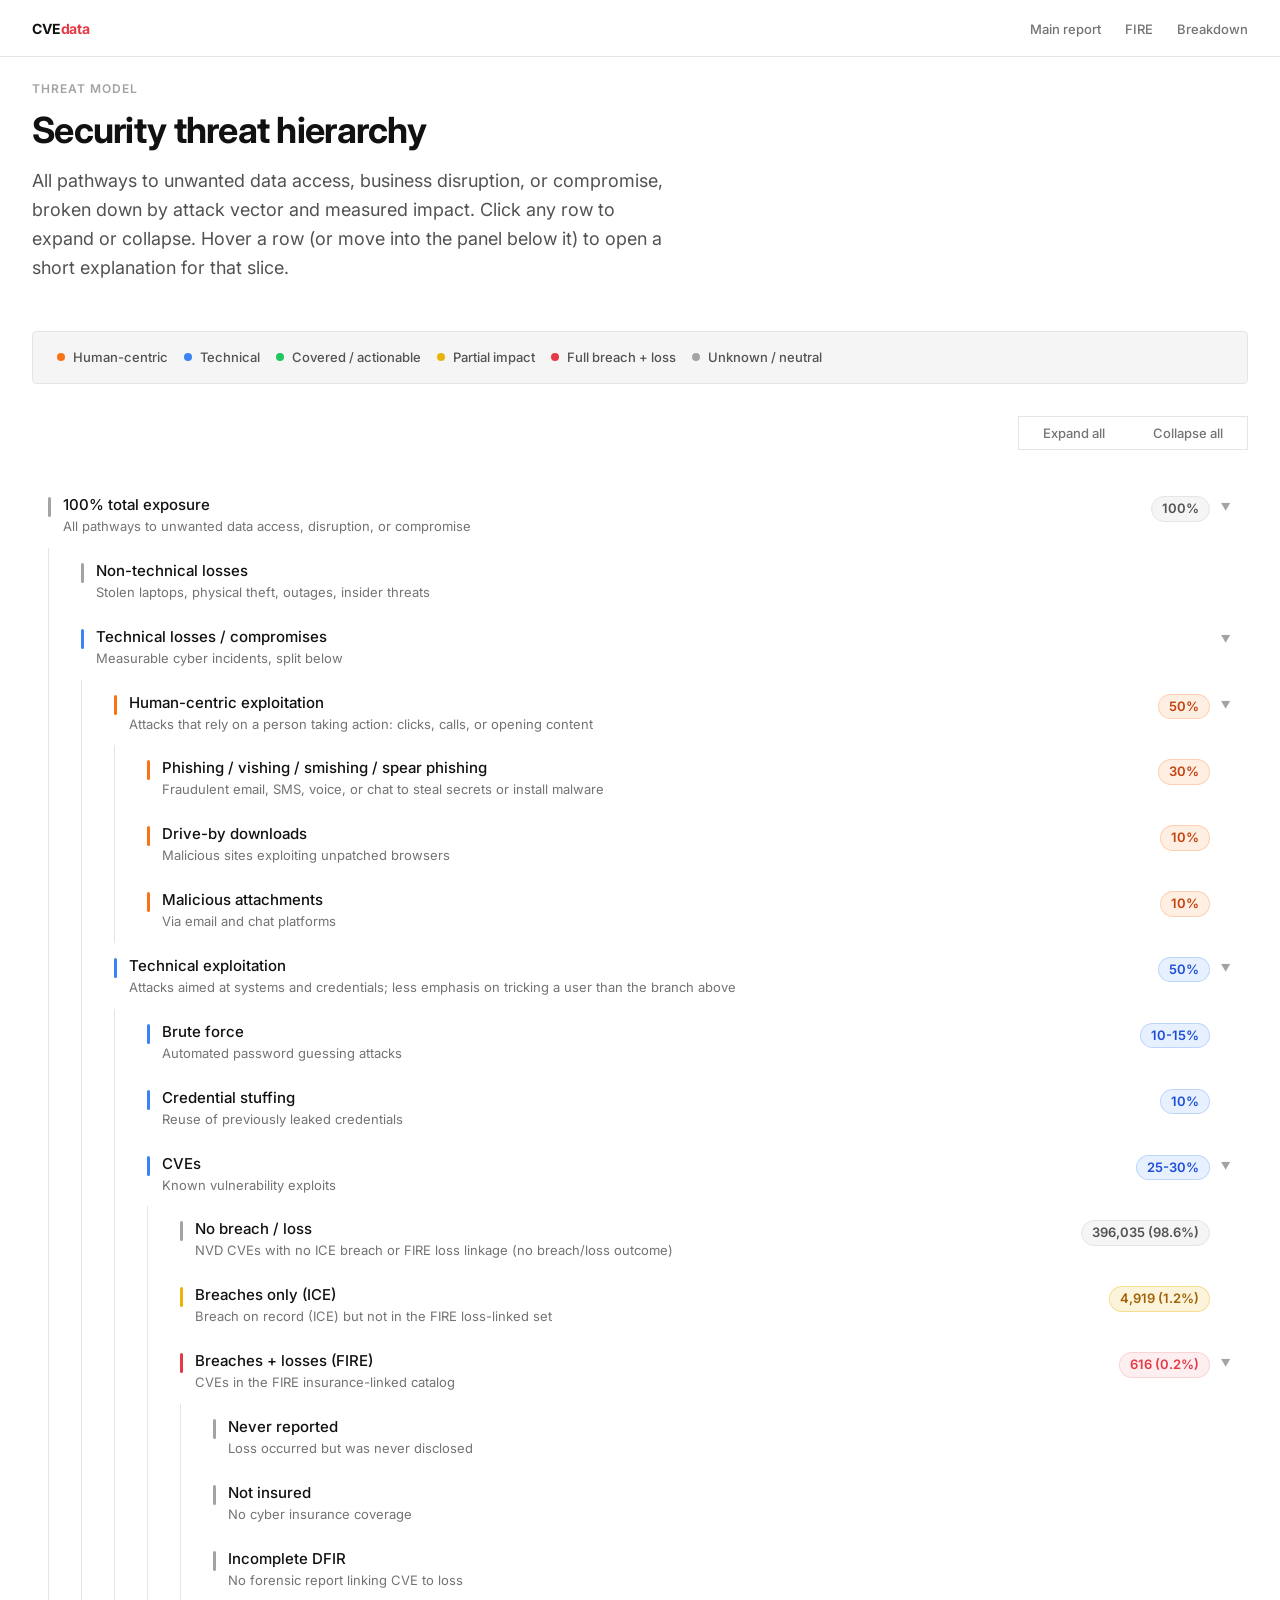
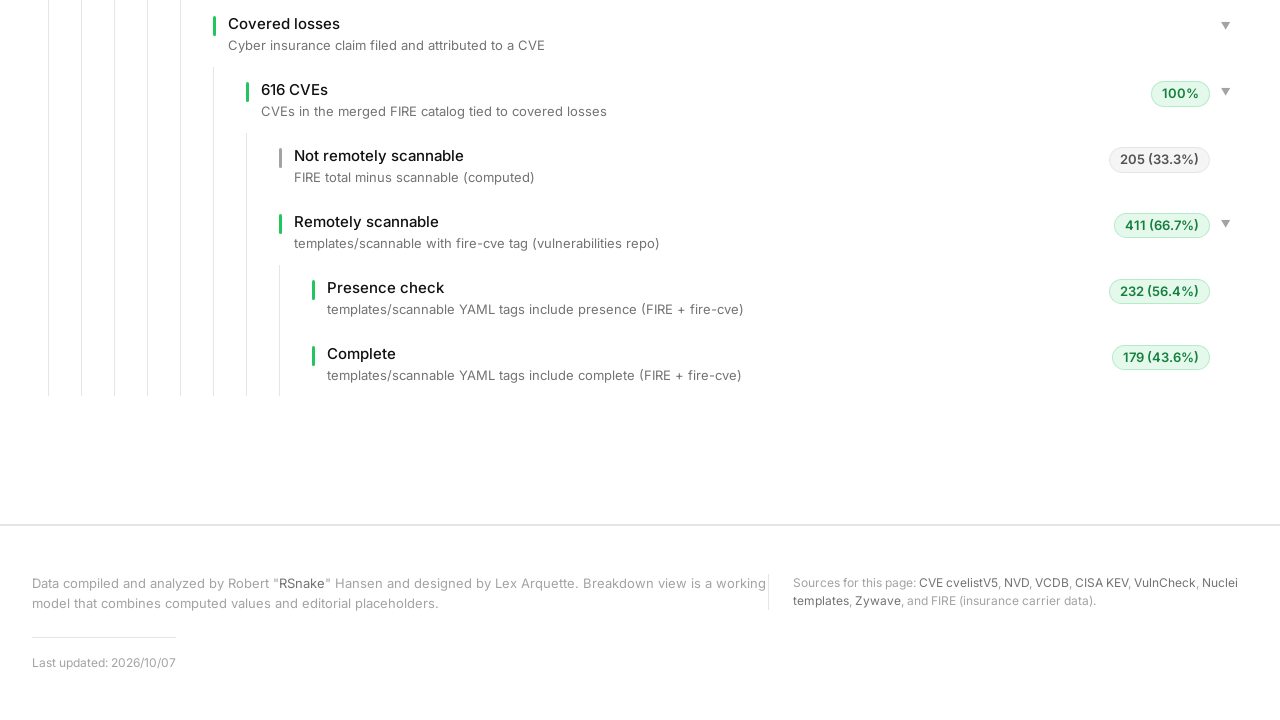
==== commit 5b9cb4f5: "Commit for 2026-10-07" ====
--- a/breakdown.html
+++ b/breakdown.html
@@ -402,15 +402,30 @@
 
     var EDITORIAL_CVE_UNIVERSE = { noKnownBreach: '97.8-98.6%', breachesOnly: '1.2-2.1%', breachesLosses: '0.2%' };
 
+    /**
+     * The FIRE node's percentage and the '<n> CVEs' node below it are the same
+     * quantity, so they must come from the same file and the same pipeline run.
+     * Resolve them as a pair: breakdown-data.js first, then fire-data.js, then
+     * editorial. Taking one from each file is what made the page show 616 and
+     * 617 side by side.
+     */
+    function resolveUniverse(m) {
+      if (m && m.cveUniverseSplit && typeof m.fireTotal === 'number' && m.fireTotal > 0) {
+        return { U: m.cveUniverseSplit, ft: m.fireTotal };
+      }
+      var cveSplit = computeCveUniverseSplit();
+      var fireTotal = getFireTotalFromFireOverrides();
+      if (cveSplit && fireTotal > 0) {
+        return { U: cveSplit, ft: fireTotal };
+      }
+      return { U: EDITORIAL_CVE_UNIVERSE, ft: 0 };
+    }
+
     function buildTree(m) {
-      var cveSplit = computeCveUniverseSplit();
-      var U = cveSplit
-        ? { noKnownBreach: cveSplit.noKnownBreach, breachesOnly: cveSplit.breachesOnly, breachesLosses: cveSplit.breachesLosses }
-        : ((m && m.cveUniverseSplit) || EDITORIAL_CVE_UNIVERSE);
+      var resolved = resolveUniverse(m);
+      var U = resolved.U;
+      var ft = resolved.ft;
       var cvesPctStr = '25-30%';
-      var ftFromBreakdown = (m && typeof m.fireTotal === 'number' && m.fireTotal > 0) ? m.fireTotal : 0;
-      var ftFromFire = getFireTotalFromFireOverrides();
-      var ft = ftFromBreakdown || ftFromFire || 0;
       var hasScanSplit =
         m &&
         Object.prototype.hasOwnProperty.call(m, 'scannableFire') &&
